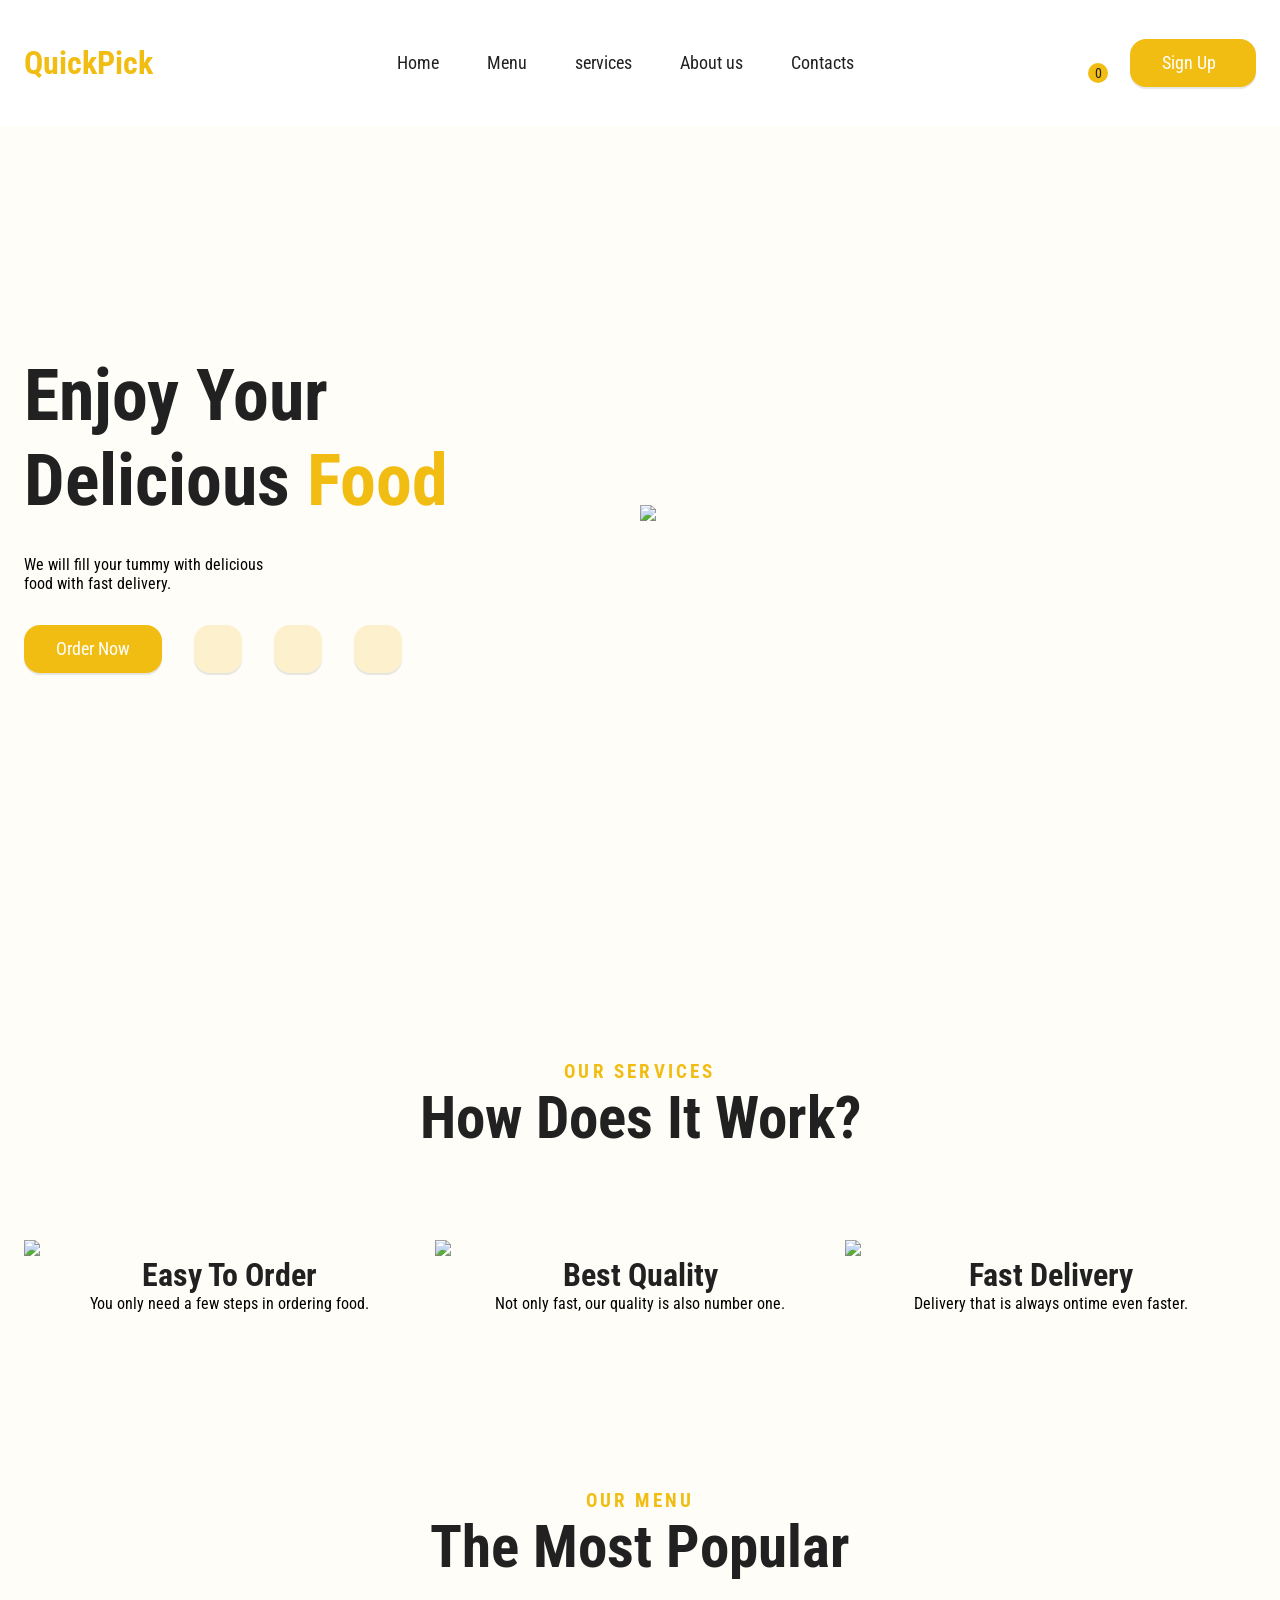
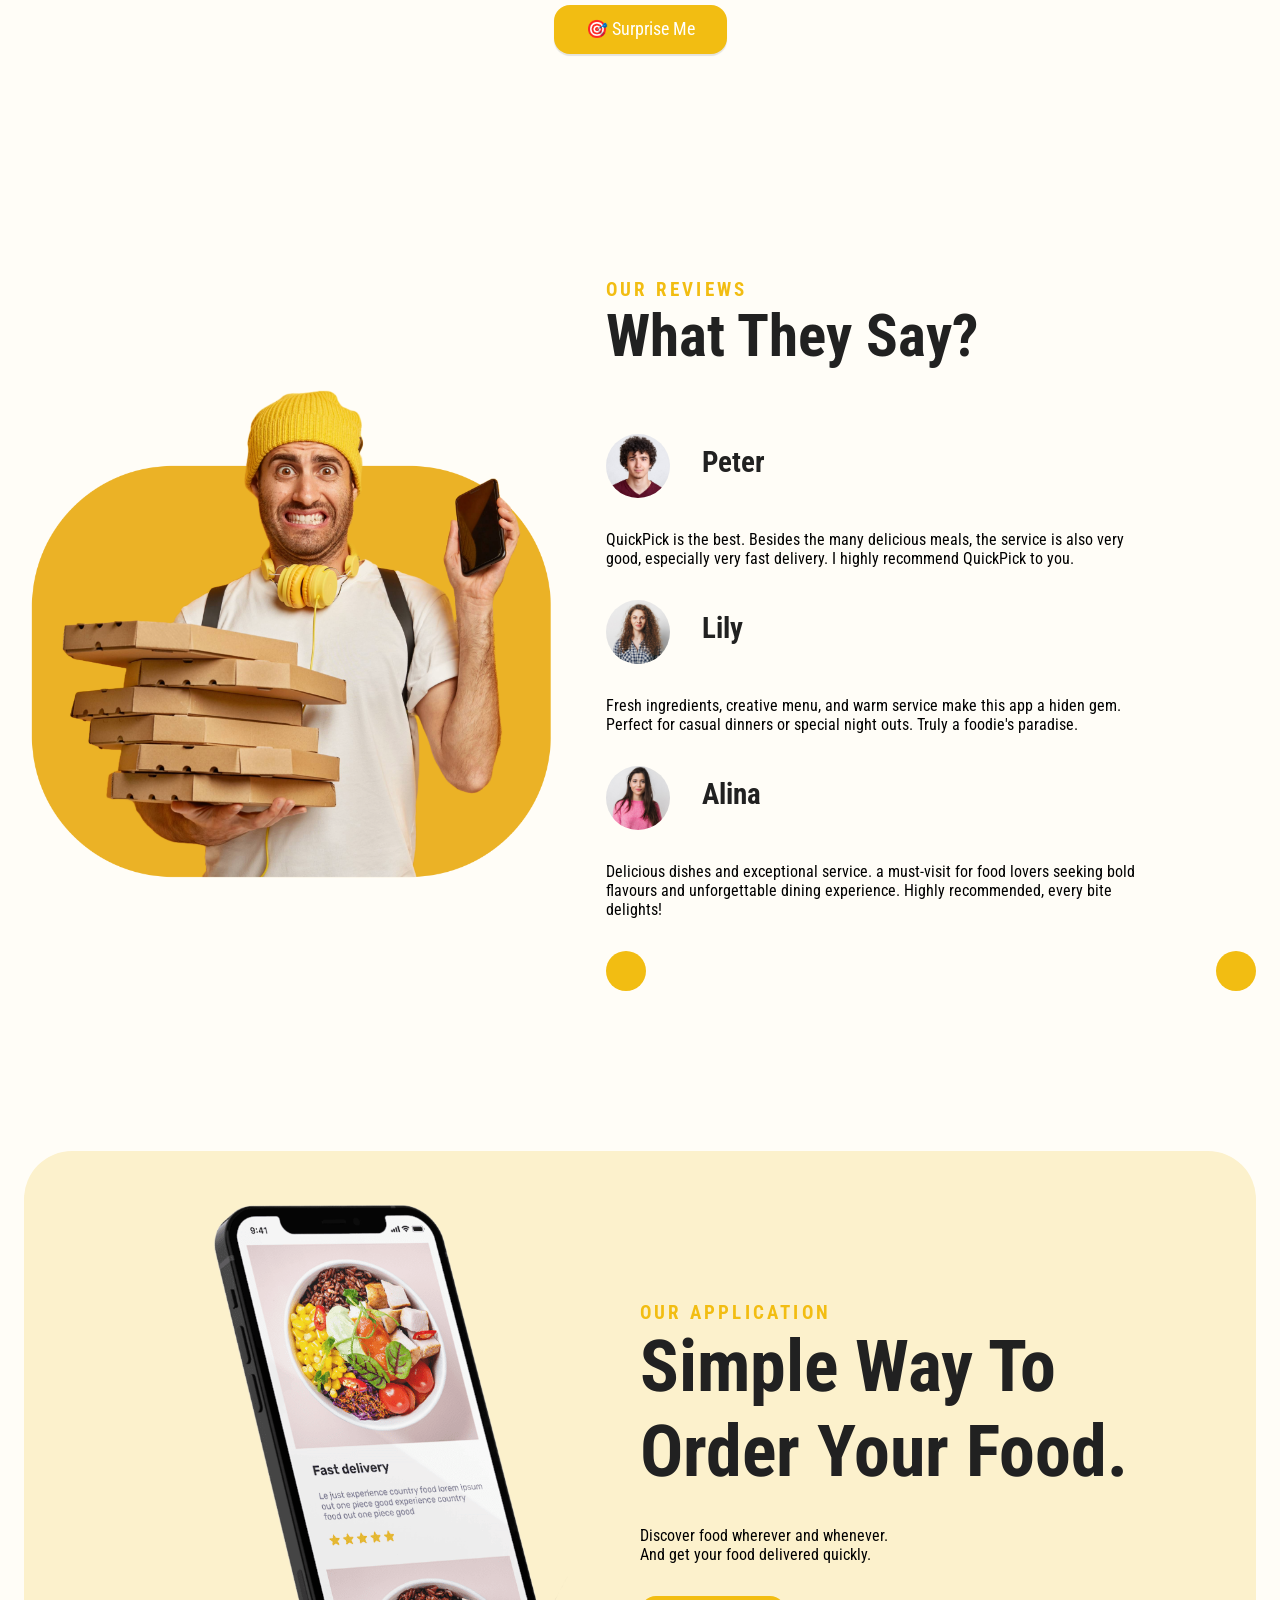
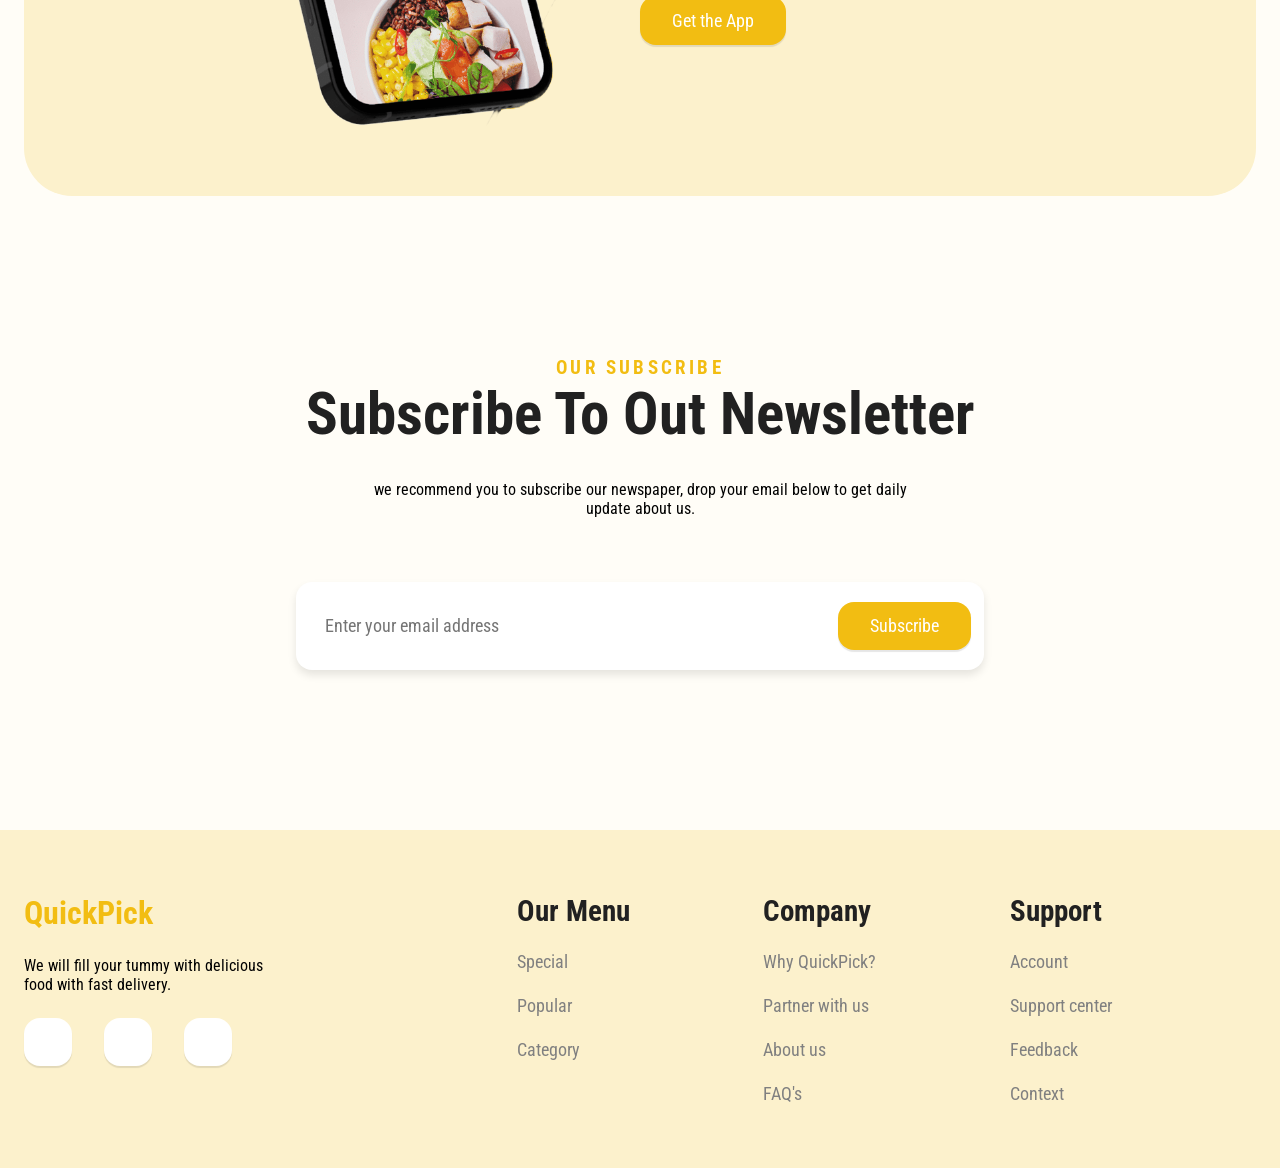
==== index.html @ bb364aa9 "First commit" ====
<!doctype html>
<html lang="en">
  <head>
    <meta charset="UTF-8" />
    <meta name="viewport" content="width=device-width, initial-scale=1.0" />
    <title>QuickPick</title>
    <link
      rel="stylesheet"
      href="https://cdnjs.cloudflare.com/ajax/libs/font-awesome/7.0.1/css/all.min.css"
      integrity="sha512-2SwdPD6INVrV/lHTZbO2nodKhrnDdJK9/kg2XD1r9uGqPo1cUbujc+IYdlYdEErWNu69gVcYgdxlmVmzTWnetw=="
      crossorigin="anonymous"
      referrerpolicy="no-referrer"
    />

    <link
      rel="stylesheet"
      href="https://cdn.jsdelivr.net/npm/swiper@12/swiper-bundle.min.css"
    />
    <link rel="stylesheet" href="style.css" />
    <script defer src="main.js"></script>
  </head>

  <body>
    <header>
      <nav class="navbar flex between wrapper">
        <a href="#" class="logo">QuickPick</a>

        <!--Navbar Menu-->
        <ul class="navlist flex gap-3" style="list-style-type: none">
          <li>
            <a href="#home">Home</a>
          </li>

          <li>
            <a href="#menu">Menu</a>
          </li>

          <li>
            <a href="#services">services</a>
          </li>

          <li>
            <a href="#about">About us</a>
          </li>

          <li>
            <a href="#contact">Contacts</a>
          </li>
        </ul>

        <div class="desktop-action flex gap-2">
          <a href="#" class="cart-icon">
            <i class="fa-solid fa-cart-arrow-down"></i>
            <span class="cart-value">0</span>
          </a>

          <a href="signup.html" class="btn" id="signupBtn">
            Sign Up &nbsp;
            <i class="fa-solid fa-arrow-right-from-bracket"></i>
          </a>

          <span
            id="userGreeting"
            style="display: none; font-weight: 600"
          ></span>
          <a href="#" id="logoutBtn" class="btn" style="display: none"
            >Logout</a
          >
        </div>
      </nav>
    </header>

    <main>
      <section id="home">
        <div class="hero-section flex wrapper">
          <div class="content">
            <h1>
              Enjoy Your<br />
              Delicious
              <span>Food</span>
            </h1>
            <p class="para">
              We will fill your tummy with delicious <br />food with fast
              delivery.
            </p>
            <div class="flex gap-2">
              <a href="#" class="btn order-btn">Order Now</a>

              <a href="#" class="social-icon">
                <i class="fa-brands fa-x-twitter"></i>
              </a>
              <a href="#" class="social-icon">
                <i class="fa-brands fa-instagram"></i>
              </a>
              <a href="#" class="social-icon">
                <i class="fa-brands fa-facebook"></i>
              </a>
            </div>
          </div>
          <div class="image-container">
            <img src="images/delivery-boy.png" />
          </div>
        </div>
      </section>

      <section id="services">
        <div class="wrapper p-top">
          <div class="text-center">
            <h5>Our services</h5>
            <h2>How does it work?</h2>
          </div>

          <div class="flex text-center mt-4 gap-4">
            <div class="service-card">
              <div class="image-container">
                <img src="images/easy-to-order.png" />
              </div>
              <h3>Easy to Order</h3>
              <p>You only need a few steps in ordering food.</p>
            </div>

            <div class="service-card">
              <div class="image-container">
                <img src="images/best-quality.png" />
              </div>
              <h3>Best Quality</h3>
              <p>Not only fast, our quality is also number one.</p>
            </div>

            <div class="service-card">
              <div class="image-container">
                <img src="images/fast-delivery.png" />
              </div>
              <h3>Fast Delivery</h3>
              <p>Delivery that is always ontime even faster.</p>
            </div>
          </div>
        </div>
      </section>

      <section id="menu">
        <div class="wrapper p-top" id="menu-section">
          <div class="text-center">
            <h5>Our Menu</h5>
            <h2>The Most Popular</h2>
          </div>

          <div class="text-center mt-one-half">
            <a href="#" class="btn surprise-btn">🎯 Surprise Me</a>
          </div>

          <div class="card-list text-center mt-4 gap-2">
            <!--<div class="order-card">
            <div class="card-image">
              <img src="images/burger.png">
            </div>
            <h4>Double Beef Burger</h4>
            <h4 class="price">$200</h4><br/>
            <a href="#" class="btn">Add to cart</a>
          </div>-->
          </div>

          <!--cart tab-->
          <div class="cart-tab">
            <h3>Your Cart</h3>
            <div class="cart-list">
              <!-- <div class="item">
                <div class="item-image">
                  <img src="Images/burger.png" />
                </div>
                <div>
                  <h4>Double Beef Burger</h4>
                  <h4 class="item-total">$200</h4>
                </div>
                <div class="flex">
                  <a href="#" class="quantity-btn">
                    <i class="fa-solid fa-minus"></i>
                  </a>
                  <h4 class="quantity-value">1</h4>
                  <a href="#" class="quantity-btn">
                    <i class="fa-solid fa-plus"></i>
                  </a>
                </div>
              </div>-->
            </div>
            <div class="cart-bottom">
              <div class="total-container">
                <h4>Total:</h4>
                <h4 class="cart-total">$0.00</h4>
              </div>

              <div class="btn-container flex gap-2">
                <a href="#" class="btn close-btn">Close</a>
                <a href="#" class="btn checkout-btn">Check Out</a>
              </div>
            </div>
          </div>
        </div>
      </section>

      <section id="about">
        <div class="wrapper p-top flex gap-3">
          <div class="image-container">
            <img src="Images/delivery-boy-with-phone.png" />
          </div>
          <div class="content">
            <h5>Our Reviews</h5>
            <h2>What they say?</h2>
            <!-- Swiper -->
            <div class="review-container">
              <div class="swiper mySwiper">
                <div class="swiper-wrapper mt-4">
                  <div class="swiper-slide">
                    <div class="flex gap-2">
                      <div class="profile">
                        <img src="Images/profile1.jpeg" />
                      </div>
                      <div>
                        <h4>Peter</h4>
                        <div class="mt-half">
                          <i class="fa-solid fa-star"></i>
                          <i class="fa-solid fa-star"></i>
                          <i class="fa-solid fa-star"></i>
                          <i class="fa-solid fa-star"></i>
                        </div>
                      </div>
                    </div>
                    <p class="para">
                      QuickPick is the best. Besides the many delicious meals,
                      the service is also very good, especially very fast
                      delivery. I highly recommend QuickPick to you.
                    </p>
                  </div>
                  <div class="swiper-slide">
                    <div class="flex gap-2">
                      <div class="profile">
                        <img src="Images/profile2.jpeg" />
                      </div>
                      <div>
                        <h4>Lily</h4>
                        <div class="mt-half">
                          <i class="fa-solid fa-star"></i>
                          <i class="fa-solid fa-star"></i>
                          <i class="fa-solid fa-star"></i>
                          <i class="fa-solid fa-star"></i>
                        </div>
                      </div>
                    </div>
                    <p class="para">
                      Fresh ingredients, creative menu, and warm service make
                      this app a hiden gem. Perfect for casual dinners or
                      special night outs. Truly a foodie's paradise.
                    </p>
                  </div>
                  <div class="swiper-slide">
                    <div class="flex gap-2">
                      <div class="profile">
                        <img src="Images/profile3.jpeg" />
                      </div>
                      <div>
                        <h4>Alina</h4>
                        <div class="mt-half">
                          <i class="fa-solid fa-star"></i>
                          <i class="fa-solid fa-star"></i>
                          <i class="fa-solid fa-star"></i>
                          <i class="fa-solid fa-star"></i>
                          <i class="fa-solid fa-star"></i>
                        </div>
                      </div>
                    </div>
                    <p class="para">
                      Delicious dishes and exceptional service. a must-visit for
                      food lovers seeking bold flavours and unforgettable dining
                      experience. Highly recommended, every bite delights!
                    </p>
                  </div>
                </div>
                <div class="flex between">
                  <a href="#" class="arrow" id="prev">
                    <i class="fa-solid fa-arrow-left"></i>
                  </a>
                  <a href="#" class="arrow" id="next">
                    <i class="fa-solid fa-arrow-right"></i>
                  </a>
                </div>
              </div>
            </div>
          </div>
        </div>
      </section>

      <section>
        <div class="wrapper p-top">
          <div class="app-container flex between">
            <div class="image-container">
              <img src="Images/mobile-app.png" />
            </div>
            <div class="content">
              <h5>Our Application</h5>
              <h2>Simple Way To<br />Order Your Food.</h2>
              <p class="para">
                Discover food wherever and whenever.
                <br />And get your food delivered quickly.
              </p>
              <a href="#" class="btn app-btn">Get the App</a>
            </div>
          </div>
        </div>
      </section>

      <section>
        <div class="wrapper p-top">
          <div class="text-center">
            <h5>Our Subscribe</h5>
            <h2>Subscribe to out Newsletter</h2>
            <p class="para m-auto">
              we recommend you to subscribe our newspaper, drop your email below
              to get daily update about us.
            </p>

            <label class="input-container flex">
              <input
                type="email"
                name="email"
                id="email"
                placeholder="Enter your email address"
                autocomplete="off"
              />
              <a href="#" class="btn subscribe-btn">Subscribe</a>
            </label>
          </div>
        </div>
      </section>
    </main>
    <footer id="contact">
      <div class="footer-container">
        <div class="flex wrapper gap-4">
          <div class="footer-wrapper">
            <a href="#" class="logo">QuickPick</a>
            <p class="mt-one-half">
              We will fill your tummy with delicious <br />food with fast
              delivery.
            </p>
            <div class="flex gap-2 mt-one-half">
              <a href="#" class="social-icon">
                <i class="fa-brands fa-x-twitter"></i>
              </a>
              <a href="#" class="social-icon">
                <i class="fa-brands fa-instagram"></i>
              </a>
              <a href="#" class="social-icon">
                <i class="fa-brands fa-facebook"></i>
              </a>
            </div>
          </div>

          <ul class="footer-wrapper" style="list-style-type: none">
            <li>
              <h4>Our Menu</h4>
            </li>
            <li class="mt-one-half">
              <a href="#" class="footer-link">Special</a>
            </li>
            <li class="mt-one-half">
              <a href="#" class="footer-link">Popular</a>
            </li>
            <li class="mt-one-half">
              <a href="#" class="footer-link">Category</a>
            </li>
          </ul>

          <ul class="footer-wrapper" style="list-style-type: none">
            <li>
              <h4>Company</h4>
            </li>
            <li class="mt-one-half">
              <a href="#" class="footer-link">Why QuickPick?</a>
            </li>
            <li class="mt-one-half">
              <a href="#" class="footer-link">Partner with us</a>
            </li>
            <li class="mt-one-half">
              <a href="#" class="footer-link">About us</a>
            </li>
            <li class="mt-one-half">
              <a href="#" class="footer-link">FAQ's</a>
            </li>
          </ul>

          <ul class="footer-wrapper" style="list-style-type: none">
            <li>
              <h4>Support</h4>
            </li>
            <li class="mt-one-half">
              <a href="#" class="footer-link">Account</a>
            </li>
            <li class="mt-one-half">
              <a href="#" class="footer-link">Support center</a>
            </li>
            <li class="mt-one-half">
              <a href="#" class="footer-link">Feedback</a>
            </li>
            <li class="mt-one-half">
              <a href="#" class="footer-link">Context</a>
            </li>
          </ul>
        </div>
      </div>
    </footer>

    <script src="https://cdn.jsdelivr.net/npm/swiper@12/swiper-bundle.min.js"></script>

    <div class="app-modal">
      <div class="app-modal-content">
        <span class="close-modal">&times;</span>

        <div class="flex gap-2">
          <img src="images/mobile-app.png" class="app-logo" />

          <div>
            <h3>QuickPick</h3>
            <p>Food Delivery App</p>
            <p>⭐ 4.5 • 10K+ downloads</p>
          </div>
        </div>

        <a href="#" class="btn install-btn mt-one-half">Install</a>
      </div>
    </div>
  </body>
</html>
---- style.css ----
@import url("https://fonts.googleapis.com/css2?family=Roboto+Condensed:ital,wght@0,100..900;1,100..900&display=swap");

* {
  margin: 0;
  padding: 0;
  box-sizing: border-box;
  font-family: "Roboto Condensed", sans-serif;
}

:root {
  --lead: #212121;
  --gold-finger: #f2bd12;
  --eye-ball: #fffdf7;
  --hint-yellow: #fcf1cc;
  --pure-white: #fff;
}

body {
  background: var(--eye-ball);
  padding-top: 14vh;
}

html {
  scroll-behavior: smooth;
}

section {
  scroll-margin-top: 100px;
}

.navlist a.active {
  color: var(--gold-finger);
  font-weight: bold;
}

a {
  font-size: 1.1rem;
  text-decoration: none;
  color: var(--lead);
}

.flex {
  display: flex;
  align-items: center;
}

.li {
  list-style: none;
}

.between {
  justify-content: space-between;
}

.gap-3 {
  gap: 3rem;
}

.gap-2 {
  gap: 2rem;
}

.wrapper {
  max-width: 1400px;
  margin: auto;
  padding-inline: 1.5rem;
}

img {
  max-width: 100%;
  height: auto;
  margin: auto;
  display: block;
}

.p-top {
  padding-top: 10rem;
}

.text-center {
  text-align: center;
}

.mt-4 {
  margin-top: 4rem;
}

.mt-half {
  margin-top: 0.5rem;
}

.mt-one-half {
  margin-top: 1.5rem;
}

.m-auto {
  margin: auto;
}

/* HEADER */
.navbar {
  min-height: 14vh;

  position: fixed; /* 🔥 makes it sticky */
  top: 0;
  left: 0;
  width: 100%;

  background: var(--pure-white);
  z-index: 1000;

  transition: 0.3s ease;
}

.navbar.scrolled {
  box-shadow: rgba(0, 0, 0, 0.1) 0 4px 10px;
}

.navbar {
  backdrop-filter: blur(10px);
}

.logo {
  font-size: 2rem;
  font-weight: bold;
  color: var(--gold-finger);
}

.btn {
  display: inline-block;
  padding: 0.9rem 2rem;
  background: var(--gold-finger);
  border-radius: 1rem;
  font-size: 1.1rem;
  color: var(--pure-white);
  box-shadow: rgba(0, 0, 0, 0.1) 0 2px 1px;
}

.btn:hover {
  background: var(--lead);
}

.cart-icon {
  font-size: 1.3rem;
  position: relative;
  display: inline-block;
}

.cart-icon .cart-value {
  position: absolute;
  top: 50%;
  right: -10px;
  font-size: 0.85rem;
  width: 20px;
  aspect-ratio: 1;
  border-radius: 100vw;
  background: var(--gold-finger);
  color: var(--lead);
  text-align: center;
  line-height: 20px;
}

.desktop-action .hamburger {
  font-size: 1.5rem;
  display: none;
}

/* MAIN */
.hero-section {
  min-height: calc(100vh - 14vh);
}

.content,
.image-container,
.service-card {
  flex: 1;
  flex-basis: 300px;
}

h1 {
  font-size: 5.6vw;
  color: var(--lead);
}

h1 span {
  color: var(--gold-finger);
}

.p {
  font-size: 1.25rem;
  color: gray;
  line-height: 1.8rem;
  font-weight: 400;
}

.para {
  margin-block: 2rem;
  max-width: 550px;
}

.social-icon {
  background-color: var(--hint-yellow);
  width: 3rem;
  aspect-ratio: 1;
  border-radius: 1rem;
  font-size: 1.2rem;
  text-align: center;
  line-height: 3rem;
  box-shadow: rgba(0, 0, 0, 0.1) 0 2px 1px;
}

.social-icon:hover {
  background: var(--lead);
  color: var(--pure-white);
}

/* section-01 */
h5 {
  font-size: 1.2rem;
  letter-spacing: 0.2rem;
  color: var(--gold-finger);
  text-transform: uppercase;
}

h2 {
  font-size: 3.7rem;
  text-transform: capitalize;
  color: var(--lead);
}

h3 {
  font-size: 2rem;
  text-transform: capitalize;
  color: var(--lead);
}

.service-card {
  margin-top: 1.5rem;
  margin-bottom: 1rem;
}

/* section-02 */

.order-card img {
  width: 15rem;
  filter: drop-shadow(rgba(0, 0, 0, 0.7) 0 10px 10px);
}

.order-card {
  flex: 1;
  flex-basis: 300px;
  background: var(--pure-white);
  padding: 0 1rem 2rem 1rem;
  border: 0.1rem solid var(--gold-finger);
  border-radius: 2rem;
}

h4 {
  font-size: 1.8rem;
  color: var(--lead);
}

.order-card .price {
  font-size: 1.7rem;
  color: var(--gold-finger);
  padding: 1.3rem 0 2rem 0;
}

/* PRODUCT GRID (IMPORTANT - keep 4 per row) */
.card-list {
  display: grid;
  grid-template-columns: repeat(4, 1fr);
  gap: 2rem;
}

/* ================= CART (FULLY FIXED PROFESSIONAL UI) ================= */

.cart-tab {
  background: var(--hint-yellow);
  position: fixed;
  top: 0;
  right: -25rem;
  width: 25rem;
  height: 100vh;

  display: flex;
  flex-direction: column;

  z-index: 99;
  transition: 0.3s ease-in-out;
}

.cart-tab-active {
  right: 0;
}

/* HEADER */
.cart-tab h3 {
  text-align: center;
  font-size: 1.5rem;
  padding: 1rem;
  border-bottom: 1px solid rgba(0, 0, 0, 0.1);
}

/* SCROLLABLE LIST */
.cart-list {
  flex: 1;
  overflow-y: auto;
}

.cart-list::-webkit-scrollbar {
  width: 0;
}

/* ITEM */
.item {
  display: flex;
  align-items: center;
  gap: 1rem;
  padding: 1rem;
  border-bottom: 1px solid rgba(0, 0, 0, 0.05);
}

.item:nth-child(even) {
  background: var(--eye-ball);
}

/* IMAGE */
.item-image img {
  width: 60px;
  height: 60px;
  object-fit: cover;
  border-radius: 10px;
}

/* TEXT */
.detail {
  flex: 1;
  display: flex;
  flex-direction: column;
}

.detail h4 {
  font-size: 1rem;
}

.item-total {
  font-size: 0.9rem;
  color: gray;
}

/* QUANTITY */
.quantity-box {
  display: flex;
  align-items: center;
  gap: 0.5rem;
}

.quantity-btn {
  background: var(--lead);
  color: white;
  width: 1.6rem;
  height: 1.6rem;
  border-radius: 50%;

  display: flex;
  align-items: center;
  justify-content: center;
}

.quantity-value {
  font-size: 1rem;
}

/* ANIMATION */
.item.slide-out {
  transform: translateX(100%);
  opacity: 0;
}

/* FIXED BOTTOM */
.cart-bottom {
  margin-top: auto;
  background: var(--hint-yellow);
  border-top: 1px solid rgba(0, 0, 0, 0.1);
}

/* TOTAL */
.total-container {
  display: flex;
  justify-content: space-between;
  padding: 1rem;
  background: var(--gold-finger);
  font-size: 1.2rem;
}

/* BUTTONS */
.btn-container {
  display: flex;
  gap: 0.8rem;
  padding: 1rem;
}

.btn-container .btn {
  flex: 1;
  text-align: center;
  background: var(--lead);
}

.btn-container .btn:hover {
  background: var(--gold-finger);
  color: var(--lead);
}

/* section-03 */

.swiper {
  width: 100%;
  height: 100%;
}

.profile {
  width: 4rem;
  aspect-ratio: 1;
  border-radius: 100vw;
  overflow: hidden;
}

.profile img {
  width: 100%;
  height: 100%;
  object-fit: cover;
}

.fa-star {
  color: var(--gold-finger);
}

.review-container {
  width: 650px;
  max-width: 100%;
  flex: 1;
}

.arrow {
  width: 2.5rem;
  aspect-ratio: 1;
  border-radius: 100vw;
  background: var(--gold-finger);
  color: var(--lead);
  text-align: center;
  line-height: 2.5rem;
}

/* section-05 */

.app-container {
  background: var(--hint-yellow);
  padding: 3rem 6rem;
  border-radius: 3rem;
}

.app-container h2 {
  font-size: 4.5rem;
}

.app-container .image-container img {
  width: 25rem;
}

/* section-06 */

.input-container {
  width: 43rem;
  max-width: 100%;
  background: var(--pure-white);
  padding: 0.8rem;
  box-shadow: rgba(0, 0, 0, 0.1) 0 5px 8px;
  border-radius: 1rem;
  margin: 4rem auto 0 auto;
}

input[type="email"] {
  flex: 1;
  height: 7vh;
  background: transparent;
  border: none;
  outline: none;
  font-size: 1.1rem;
  padding-left: 1rem;
}

/* FOOTER */

.footer-container {
  margin-top: 10rem;
  padding-block: 4rem;
  background: var(--hint-yellow);
}

.footer-wrapper {
  flex: 1;
  flex-basis: 150px;
}

.footer-container .flex {
  align-items: flex-start;
}

.footer-wrapper:nth-child(1) {
  flex: 2;
  flex-basis: 300px;
}

.footer-container .social-icon {
  background: var(--pure-white);
}

.footer-wrapper .social-icon:hover {
  background: var(--lead);
  color: var(--pure-white);
}

.footer-link {
  color: gray;
  font-size: 1.1rem;
}

.footer-link:hover {
  color: var(--lead);
}

.order-highlight {
  animation: highlight 1s ease;
}

@keyframes highlight {
  0% {
    background-color: #fff3cd;
  }
  100% {
    background-color: transparent;
  }
}

/* APP MODAL */
.app-modal {
  position: fixed;
  top: 0;
  left: 0;
  width: 100%;
  height: 100%;

  background: rgba(0, 0, 0, 0.5);

  display: flex;
  align-items: center;
  justify-content: center;

  opacity: 0;
  visibility: hidden;

  transition: 0.3s;
  z-index: 2000;
}

.app-modal.active {
  opacity: 1;
  visibility: visible;
}

.app-modal-content {
  background: white;
  padding: 2rem;
  border-radius: 1rem;
  width: 320px;
  text-align: center;
  position: relative;

  transform: scale(0.8);
  transition: 0.3s;
}

.app-modal.active .app-modal-content {
  transform: scale(1);
}

.app-logo {
  width: 70px;
  height: 70px;
  border-radius: 1rem;
}

.close-modal {
  position: absolute;
  top: 10px;
  right: 15px;
  font-size: 1.5rem;
  cursor: pointer;
}
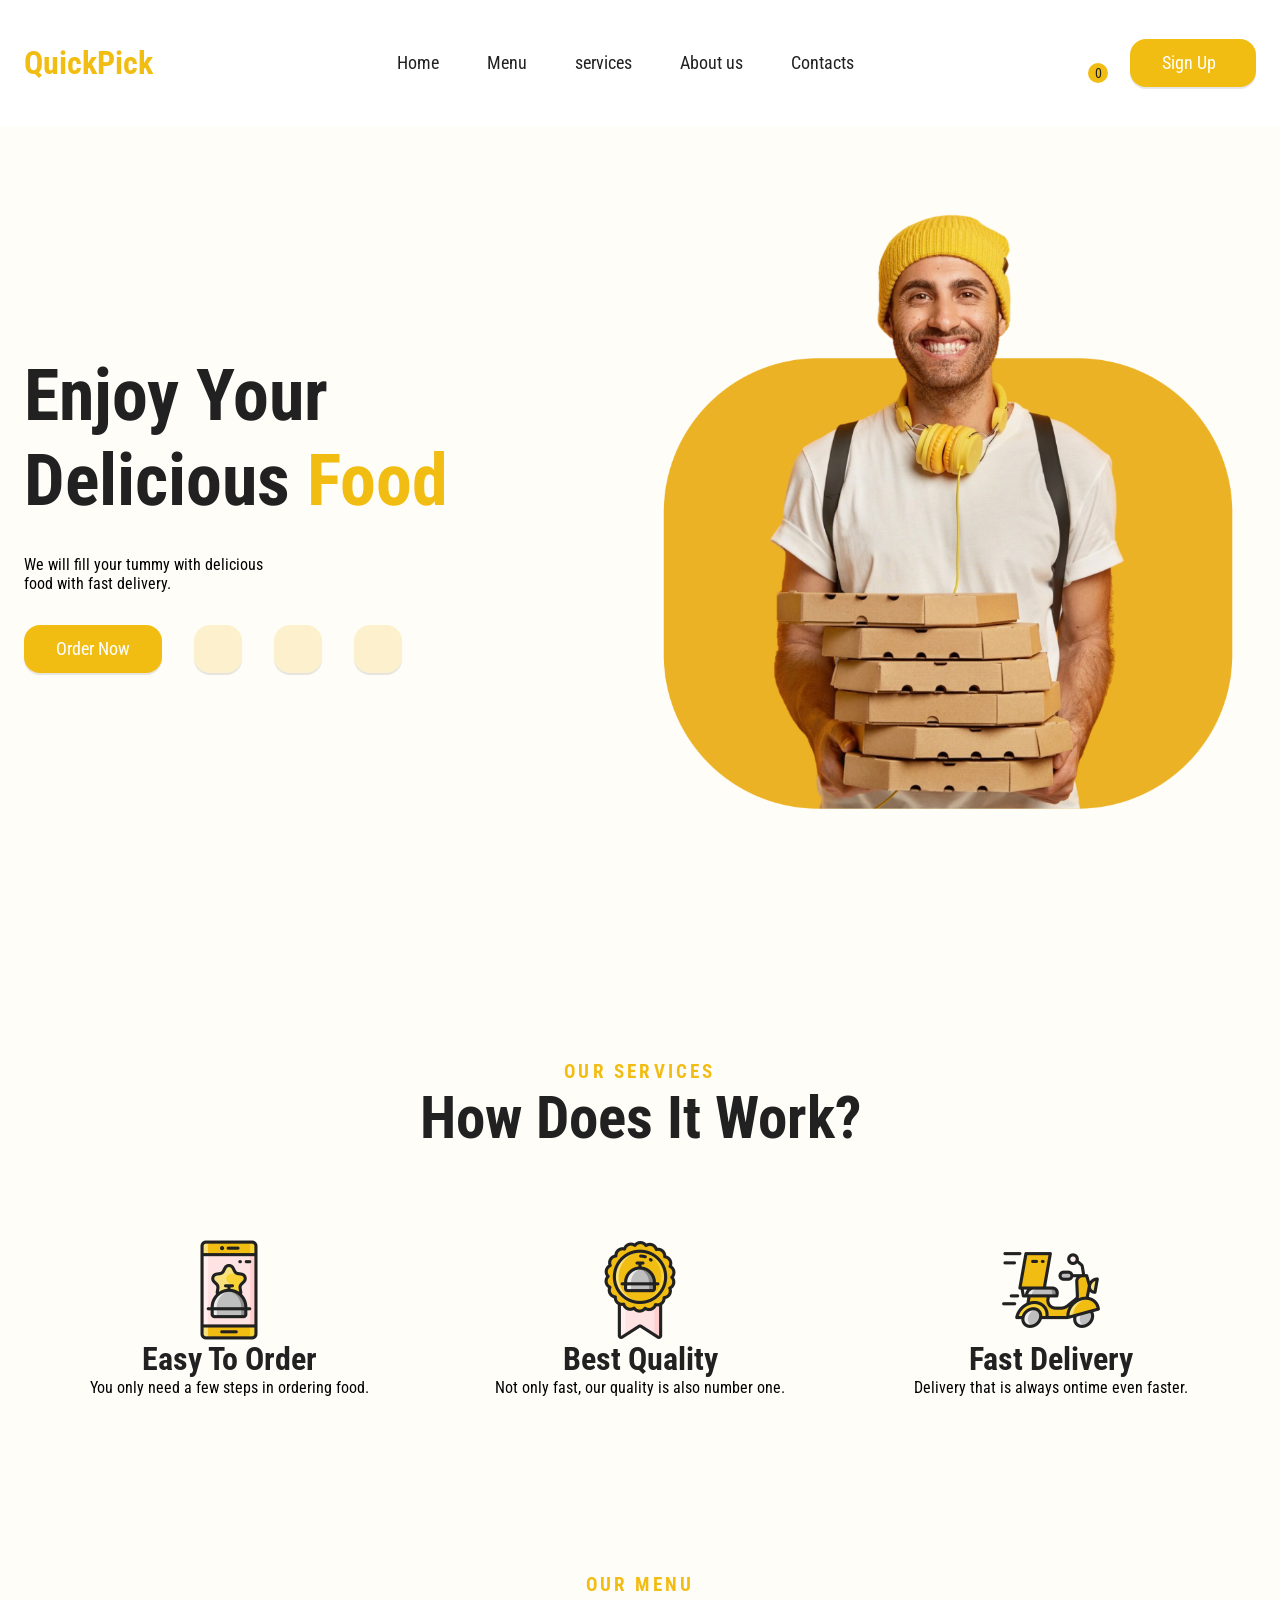
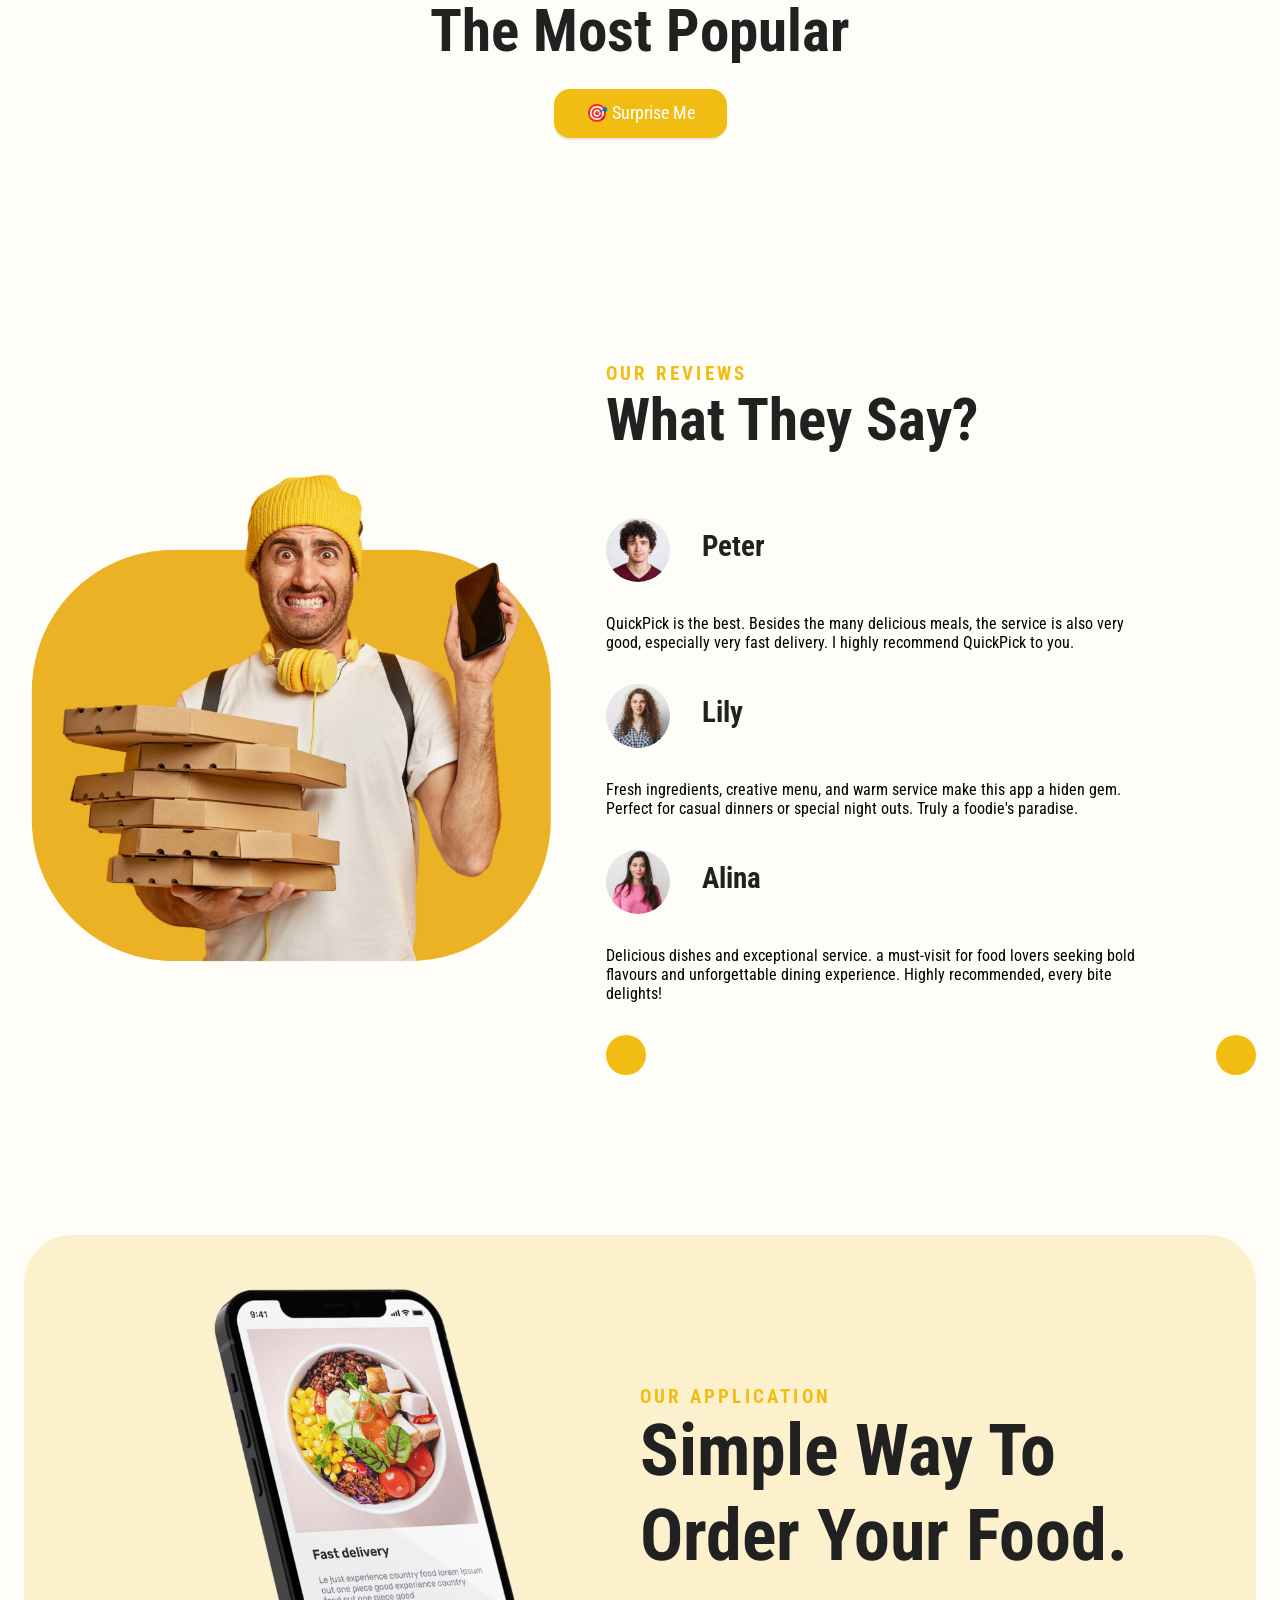
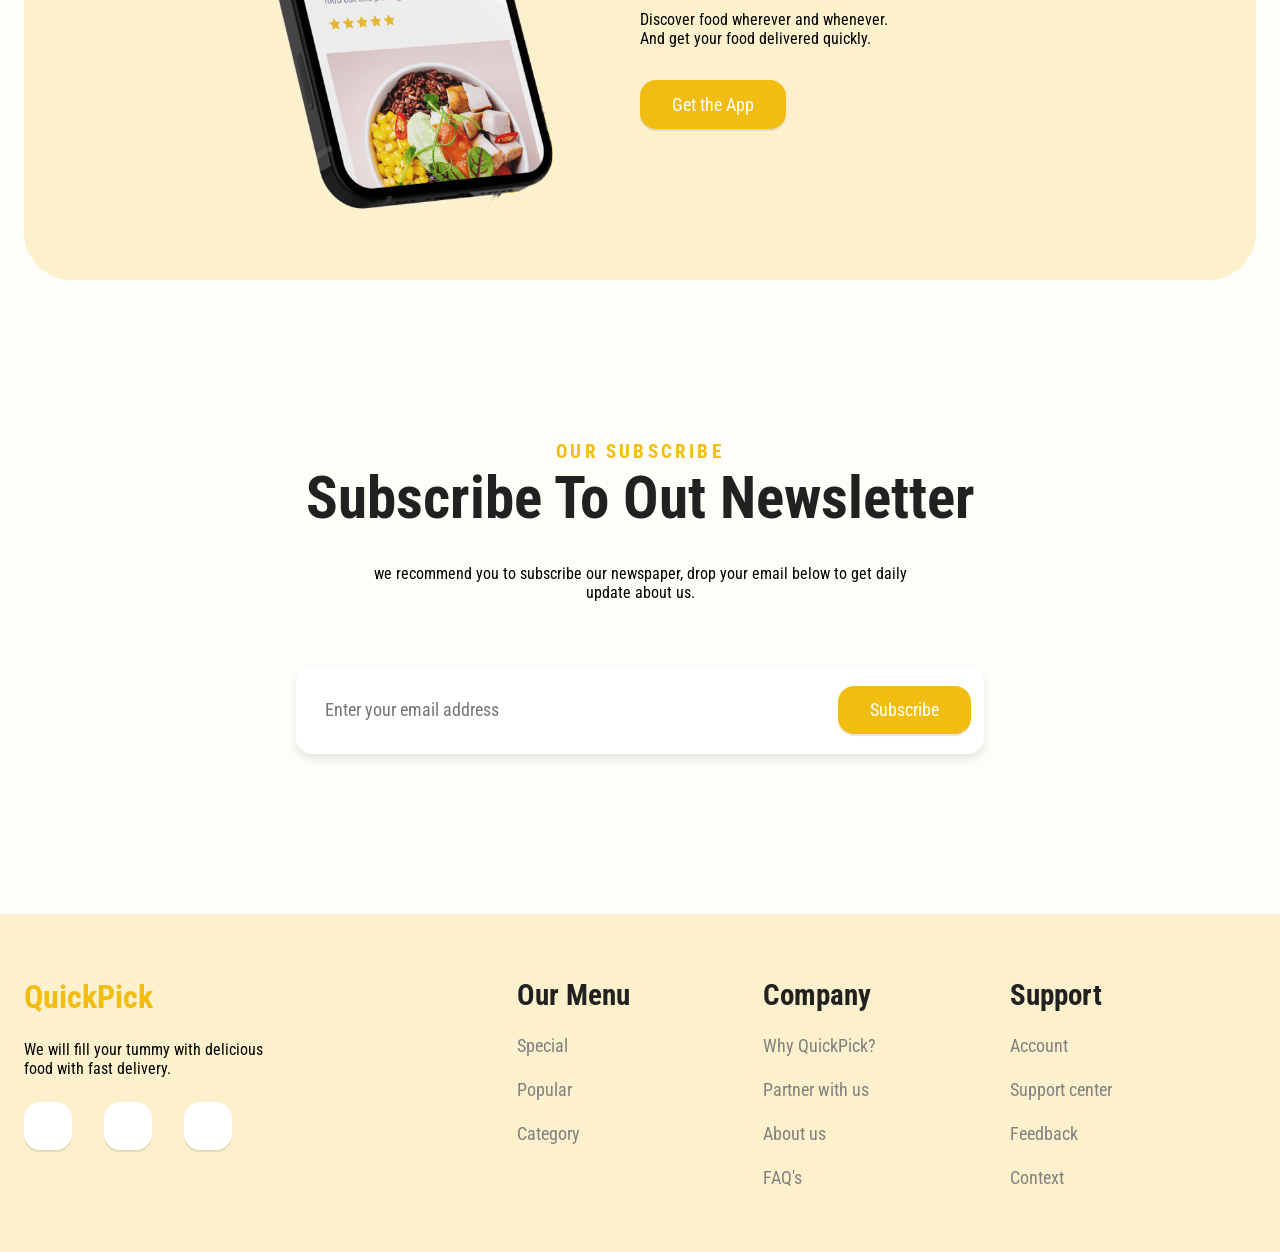
==== commit 125ffd19: "Fixed image path and case issues" ====
--- a/index.html
+++ b/index.html
@@ -98,7 +98,7 @@
             </div>
           </div>
           <div class="image-container">
-            <img src="images/delivery-boy.png" />
+            <img src="Images/delivery-boy.png" />
           </div>
         </div>
       </section>
@@ -113,7 +113,7 @@
           <div class="flex text-center mt-4 gap-4">
             <div class="service-card">
               <div class="image-container">
-                <img src="images/easy-to-order.png" />
+                <img src="Images/easy-to-order.png" />
               </div>
               <h3>Easy to Order</h3>
               <p>You only need a few steps in ordering food.</p>
@@ -121,7 +121,7 @@
 
             <div class="service-card">
               <div class="image-container">
-                <img src="images/best-quality.png" />
+                <img src="Images/best-quality.png" />
               </div>
               <h3>Best Quality</h3>
               <p>Not only fast, our quality is also number one.</p>
@@ -129,7 +129,7 @@
 
             <div class="service-card">
               <div class="image-container">
-                <img src="images/fast-delivery.png" />
+                <img src="Images/fast-delivery.png" />
               </div>
               <h3>Fast Delivery</h3>
               <p>Delivery that is always ontime even faster.</p>
